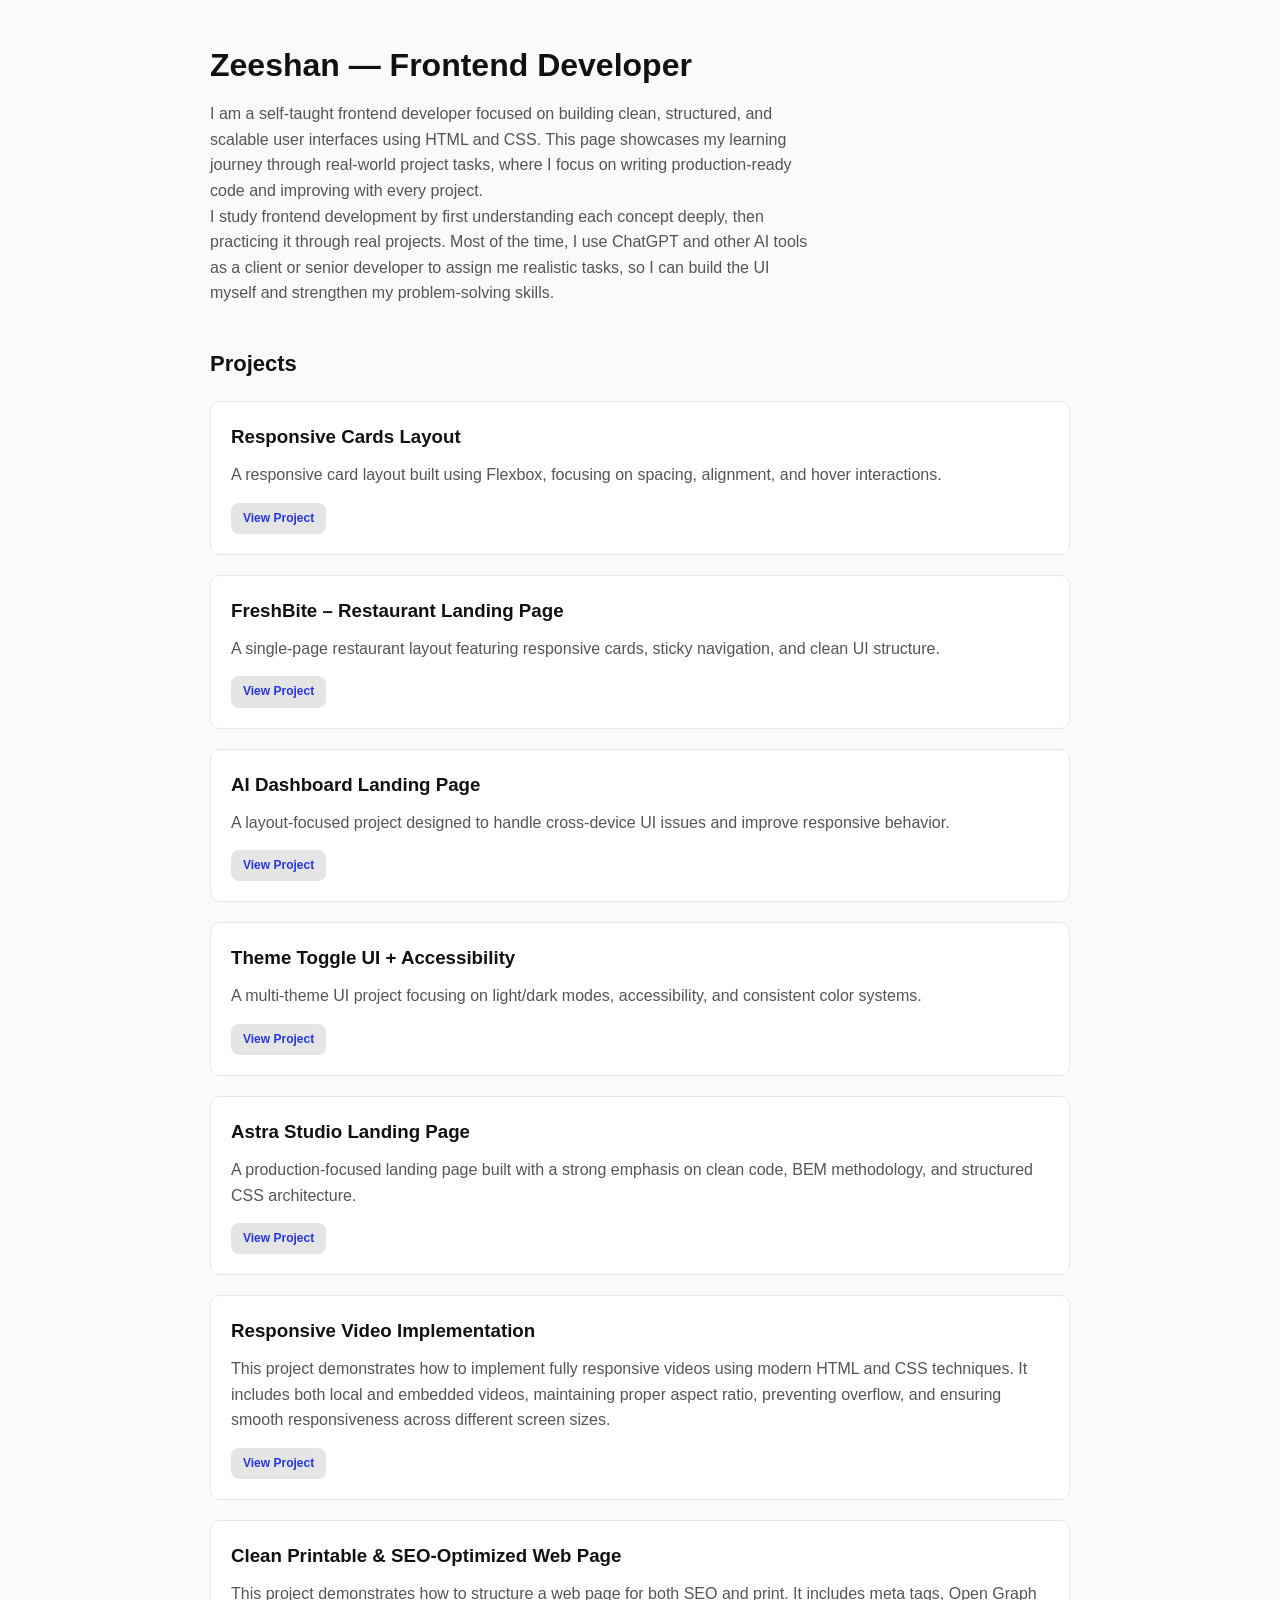
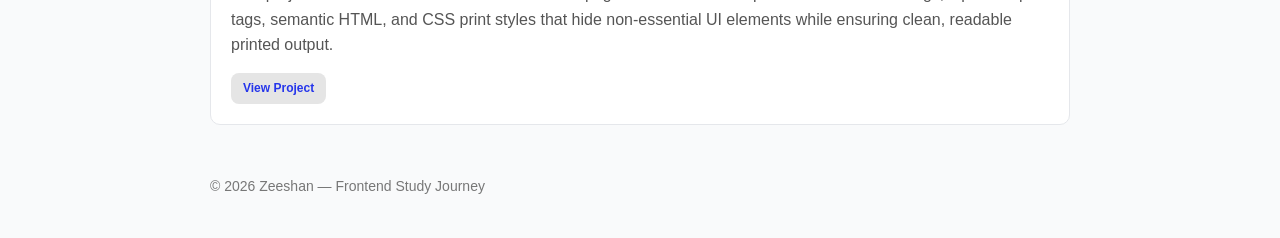
==== index.html @ 329732be "Update index.html" ====
<!DOCTYPE html>
<html lang="en">

<head>
<meta charset="UTF-8">
<meta name="viewport" content="width=device-width, initial-scale=1.0">
  
<meta name="description" content="Zeeshan's frontend study journey showcasing HTML and CSS projects, clean UI work, BEM-based structure, and production-ready frontend practice.">

<meta name="keywords" content="Zeeshan, frontend developer, HTML CSS projects, BEM, portfolio, study journey, web development, responsive design">

<meta name="author" content="Zeeshan">

<meta name="robots" content="index, follow">


<meta property="og:title" content="Zeeshan | Frontend Portfolio">
<meta property="og:description" content="A frontend study journey built through real project tasks, clean structure, and production-ready HTML/CSS practice.">
<meta property="og:type" content="website">

<meta name="twitter:card" content="summary_large_image">
<meta name="twitter:title" content="Zeeshan | Frontend Portfolio">
<meta name="twitter:description" content="Frontend study journey with clean HTML/CSS projects and real-world development practice.">
<title>Zeeshan | Frontend Portfolio</title>

<style>

/* RESET */
* {
  margin: 0;
  padding: 0;
  box-sizing: border-box;
}

/* BODY */
body {
  font-family: Arial, Helvetica, sans-serif;
  background: #f9fafb;
  color: #111;
  line-height: 1.6;
}

/* CONTAINER */
.container {
  max-width: 900px;
  margin: auto;
  padding: 40px 20px;
}

/* HEADER */
.header {
  margin-bottom: 40px;
}

.header h1 {
  font-size: 32px;
  margin-bottom: 10px;
}

.header p {
  color: #555;
  max-width: 600px;
}

/* SECTION TITLE */
.section-title {
  font-size: 22px;
  margin-bottom: 20px;
}

/* PROJECT CARD */
.project {
  background: #fff;
  border: 1px solid #e5e7eb;
  padding: 20px;
  border-radius: 10px;
  margin-bottom: 20px;
  transition: transform 0.2s ease, box-shadow 0.2s ease;
}

.project:hover {
  transform: translateY(-4px);
  box-shadow: 0 8px 20px rgba(0,0,0,0.05);
}

.project h3 {
  margin-bottom: 10px;
}

.project p {
  color: #555;
  margin-bottom: 15px;
}

/* BUTTON SYSTEM */
.btn {
  display: inline-block;
  padding: 6px 12px;
  border-radius: 8px;
  font-size: 12px;
  font-weight: bold;
  border:none;
  text-decoration: none;
  
}

.btn--primary {
  background: #e5e5e5;
  color: #2535eb;
  transition: all 250ms ease;
}

.btn--primary:hover {
  background: #3b82f6;
  color: #ffffff;
  box-shadow: 0 5px 8px rgb(174, 174, 174);
    transform: scale(1.05);
}

/* FOOTER */
.footer {
  margin-top: 50px;
  font-size: 14px;
  color: #777;
}

</style>

</head>

<body>

<div class="container">

  <!-- HEADER -->
  <header class="header">
    <h1>Zeeshan — Frontend Developer</h1>
    <p>I am a self-taught frontend developer focused on building clean, structured,
      and scalable user interfaces using HTML and CSS. This page showcases my
      learning journey through real-world project tasks, where I focus on writing
      production-ready code and improving with every project.</p>
    
    <p>I study frontend development by first understanding each concept deeply, then practicing
      it through real projects. Most of the time, I use ChatGPT and other AI tools as a 
      client or senior developer to assign me realistic tasks, so I can build the UI myself
      and strengthen my problem-solving skills.</p>
  </header>

  <!-- PROJECTS -->
  <section>
    <h2 class="section-title">Projects</h2>

    <div class="project">
      <h3>Responsive Cards Layout</h3>
      <p>
        A responsive card layout built using Flexbox, focusing on spacing,
        alignment, and hover interactions.
      </p>
      <a href="Project-UI-Polish-Animations/index.html" class="btn btn--primary">View Project</a>
    </div>

    <div class="project">
      <h3>FreshBite – Restaurant Landing Page</h3>
      <p>
        A single-page restaurant layout featuring responsive cards, sticky navigation,
        and clean UI structure.
      </p>
      <a href="responsive-restaurant-cards/index.html" class="btn btn--primary">View Project</a>
    </div>

    <div class="project">
      <h3>AI Dashboard Landing Page</h3>
      <p>
        A layout-focused project designed to handle cross-device UI issues and improve
        responsive behavior.
      </p>
      <a href="cross-device-testing-fix-edge-case-layouts-project/index.html" target="_blank" class="btn btn--primary">View Project</a>
    </div>

    <div class="project">
      <h3>Theme Toggle UI + Accessibility</h3>
      <p>
        A multi-theme UI project focusing on light/dark modes, accessibility,
        and consistent color systems.
      </p>
      <a href="accessible-multi-theme-ui-system-light-and-dark/index.html" class="btn btn--primary">View Project</a>
    </div>

    <div class="project">
      <h3>Astra Studio Landing Page</h3>
      <p>
        A production-focused landing page built with a strong emphasis on clean code,
        BEM methodology, and structured CSS architecture.
      </p>
      <a href="astra-studio-landing-page/index.html" target="_blank" class="btn btn--primary">View Project</a>
    </div>

    <div class="project">
      <h3>Responsive Video Implementation</h3>
      <p>
        This project demonstrates how to implement fully responsive videos using modern HTML and CSS techniques. It includes both local and embedded videos, maintaining proper aspect ratio, preventing overflow, and ensuring smooth responsiveness across different screen sizes.
      </p>
      <a href="adding-responcive-video-on-web-page/index.html" target="_blank" class="btn btn--primary">View Project</a>
    </div>

    <div class="project">
  <h3>Clean Printable & SEO-Optimized Web Page</h3>
  <p>
    This project demonstrates how to structure a web page for both SEO and print. It includes meta tags, Open Graph tags, semantic HTML, and CSS print styles that hide non-essential UI elements while ensuring clean, readable printed output.
  </p>
  <a href="index.html" target="_blank" class="btn btn--primary">View Project</a>
</div>

  </section>

  <!-- FOOTER -->
  <footer class="footer">
    <p>© 2026 Zeeshan — Frontend Study Journey</p>
  </footer>

</div>

</body>
</html>
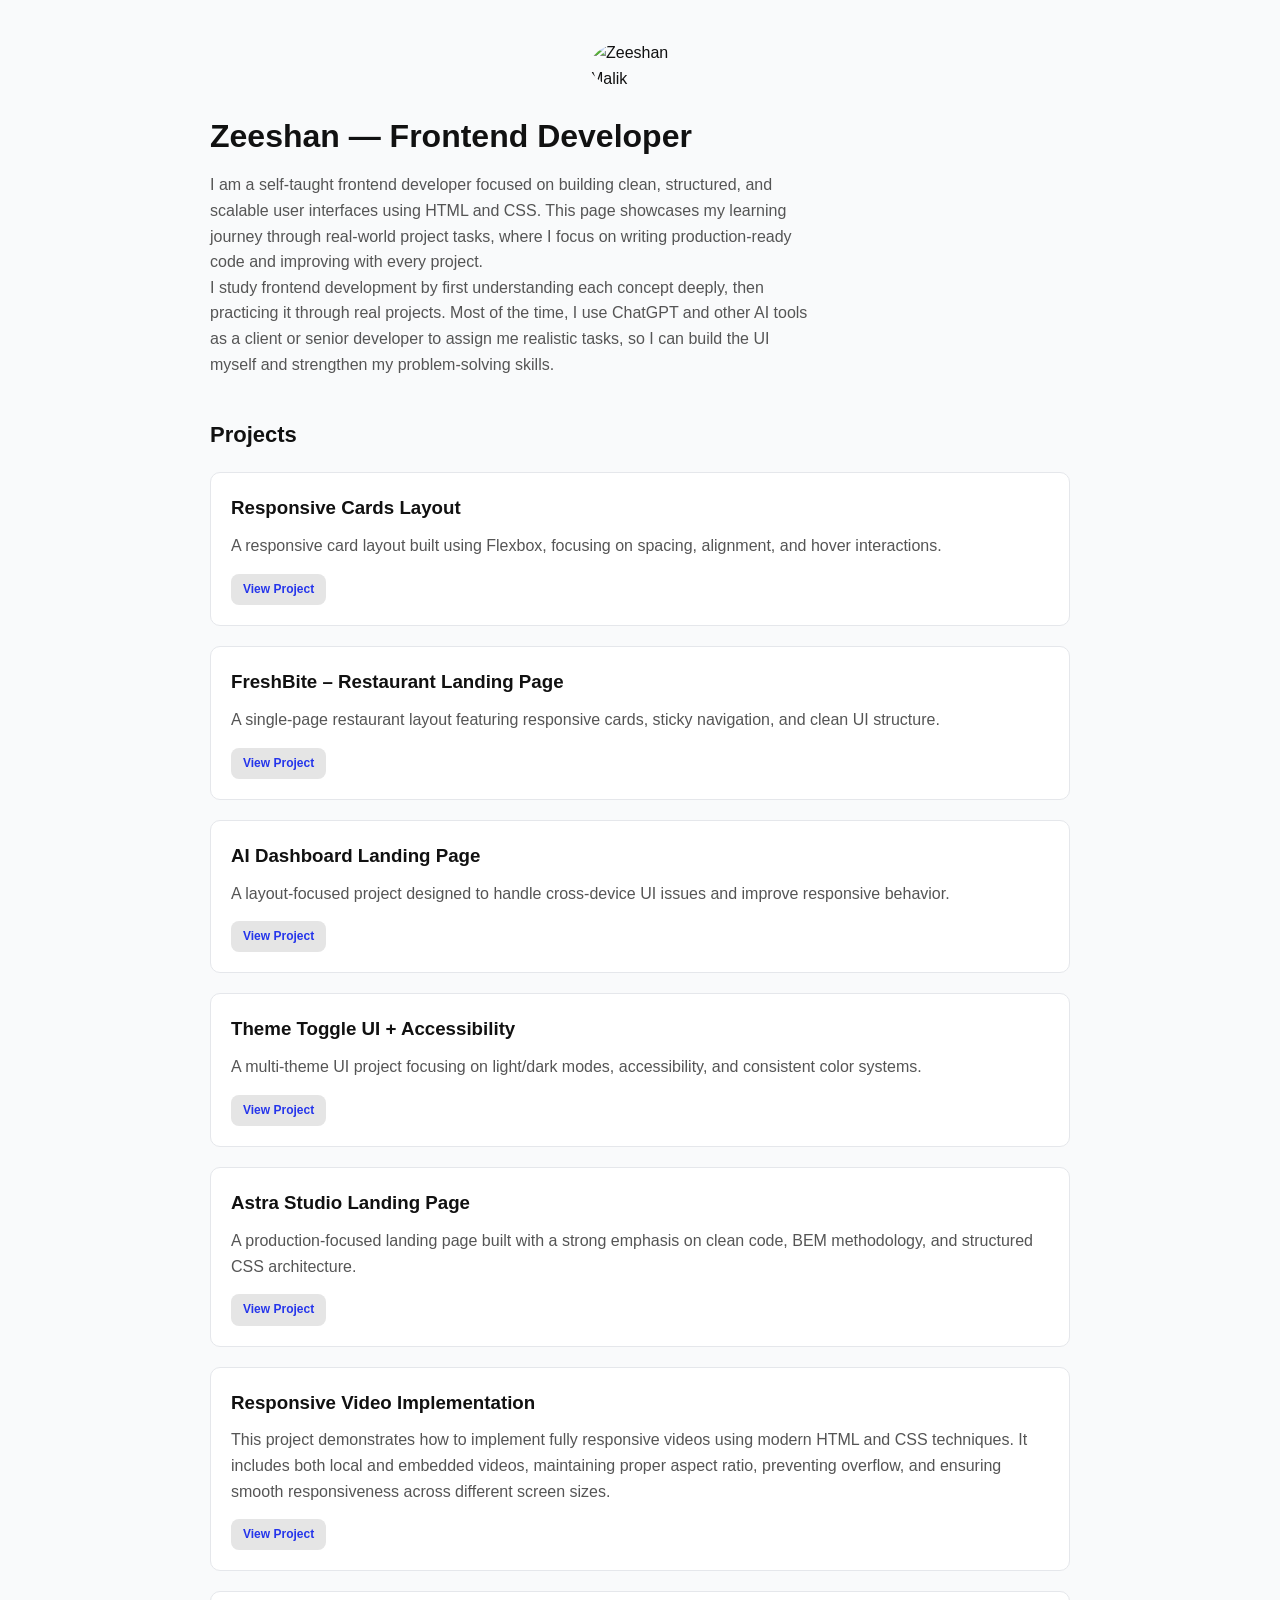
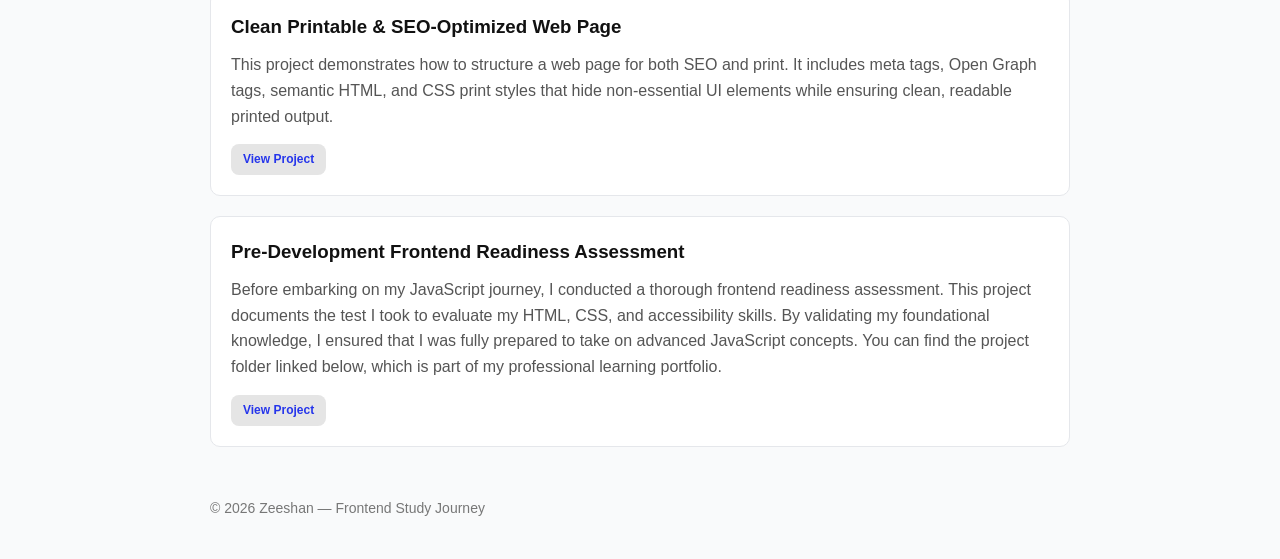
==== commit cd40ac04: "Update index.html" ====
--- a/index.html
+++ b/index.html
@@ -45,6 +45,12 @@
   max-width: 900px;
   margin: auto;
   padding: 40px 20px;
+}
+  .profile-image {
+  width: 100px; /* or any size that fits */
+  border-radius: 50%; /* makes it circular */
+  display: block;
+  margin: 0 auto 20px auto; /* center it and add spacing */
 }
 
 /* HEADER */
@@ -134,6 +140,7 @@
 
   <!-- HEADER -->
   <header class="header">
+    <img src="assets/images/zeeshan.jpg" alt="Zeeshan Malik" class="profile-image">
     <h1>Zeeshan — Frontend Developer</h1>
     <p>I am a self-taught frontend developer focused on building clean, structured,
       and scalable user interfaces using HTML and CSS. This page showcases my
@@ -208,7 +215,14 @@
   <p>
     This project demonstrates how to structure a web page for both SEO and print. It includes meta tags, Open Graph tags, semantic HTML, and CSS print styles that hide non-essential UI elements while ensuring clean, readable printed output.
   </p>
-  <a href="index.html" target="_blank" class="btn btn--primary">View Project</a>
+  <a href="adding-meta-tags-and-printed-setup-in-code/index.html" target="_blank" class="btn btn--primary">View Project</a>
+</div>
+
+     <div class="project">
+  <h3>Pre-Development Frontend Readiness Assessment</h3>
+  <p>Before embarking on my JavaScript journey, I conducted a thorough frontend readiness assessment. This project documents the test I took to evaluate my HTML, CSS, and accessibility skills. By validating my foundational knowledge,
+    I ensured that I was fully prepared to take on advanced JavaScript concepts. You can find the project folder linked below, which is part of my professional learning portfolio.</p>
+  <a href="java-script-readiness-assessment/README.md" target="_blank" class="btn btn--primary">View Project</a>
 </div>
 
   </section>
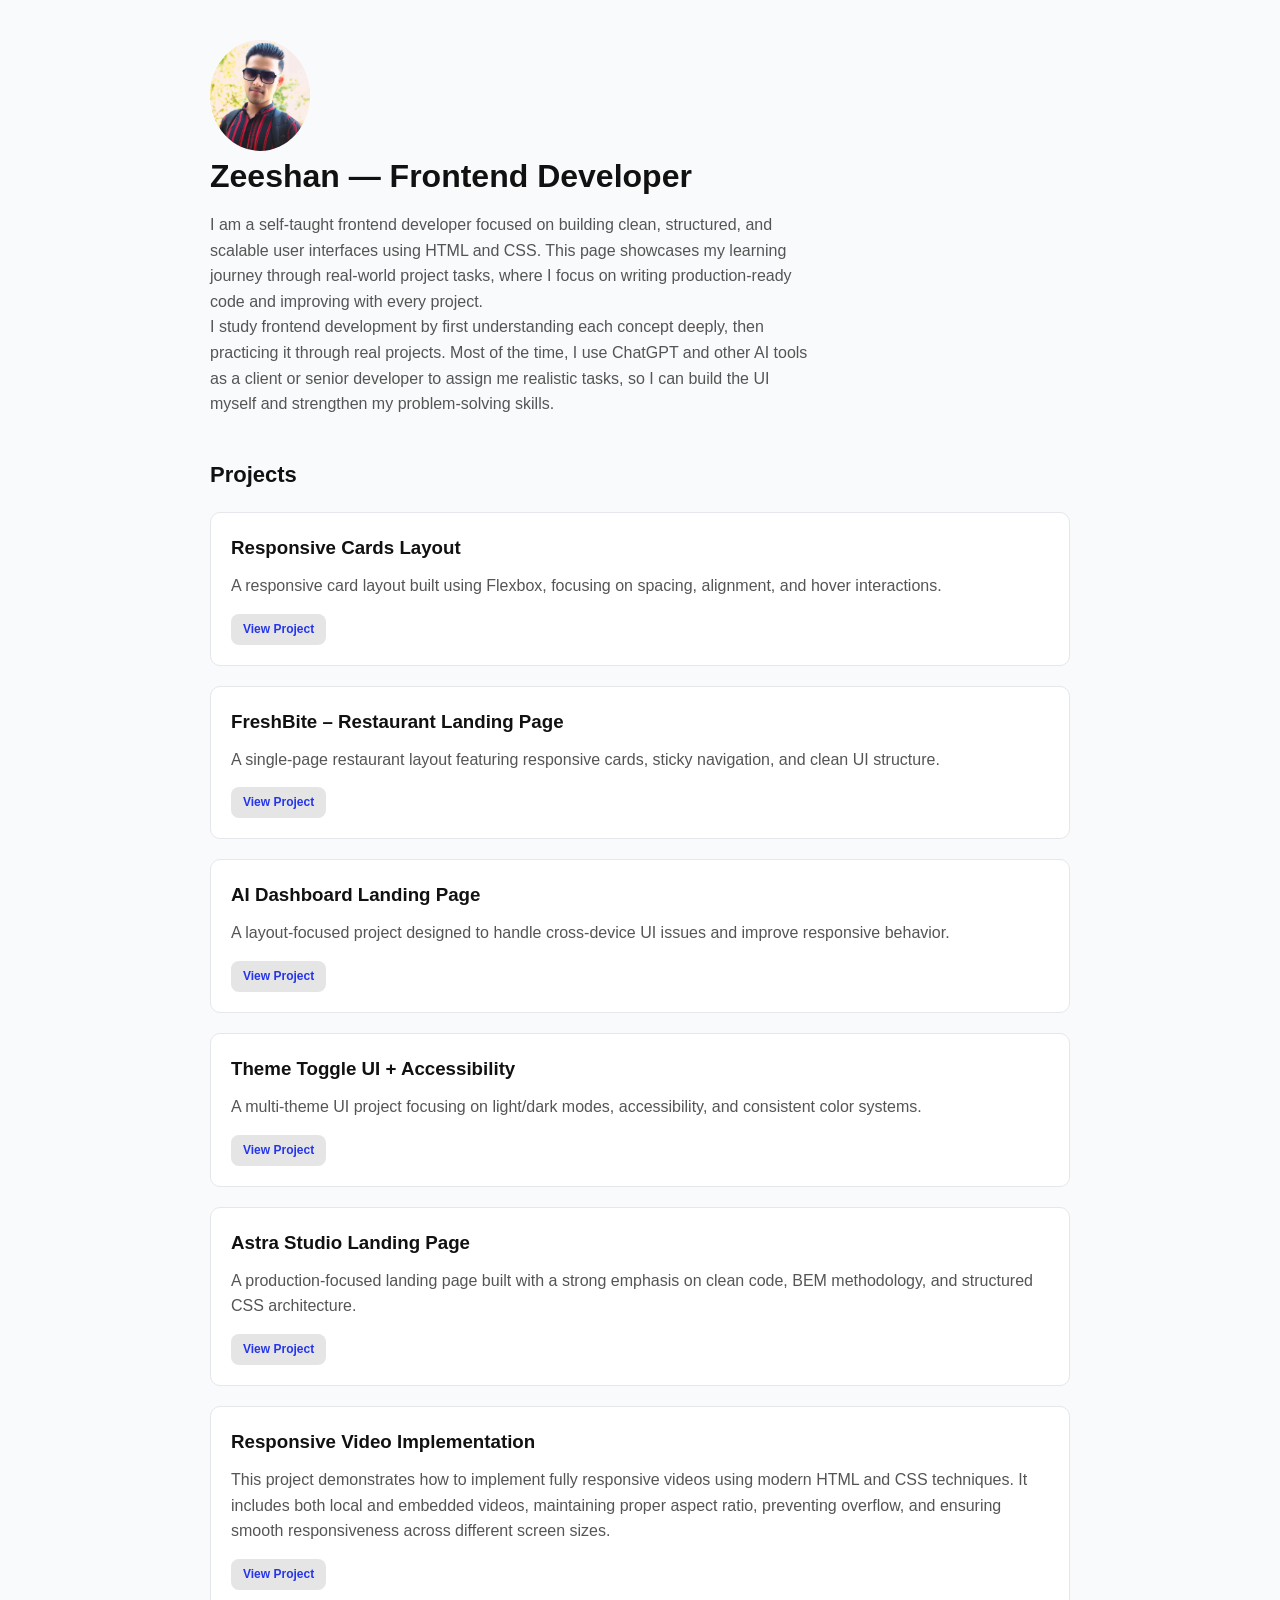
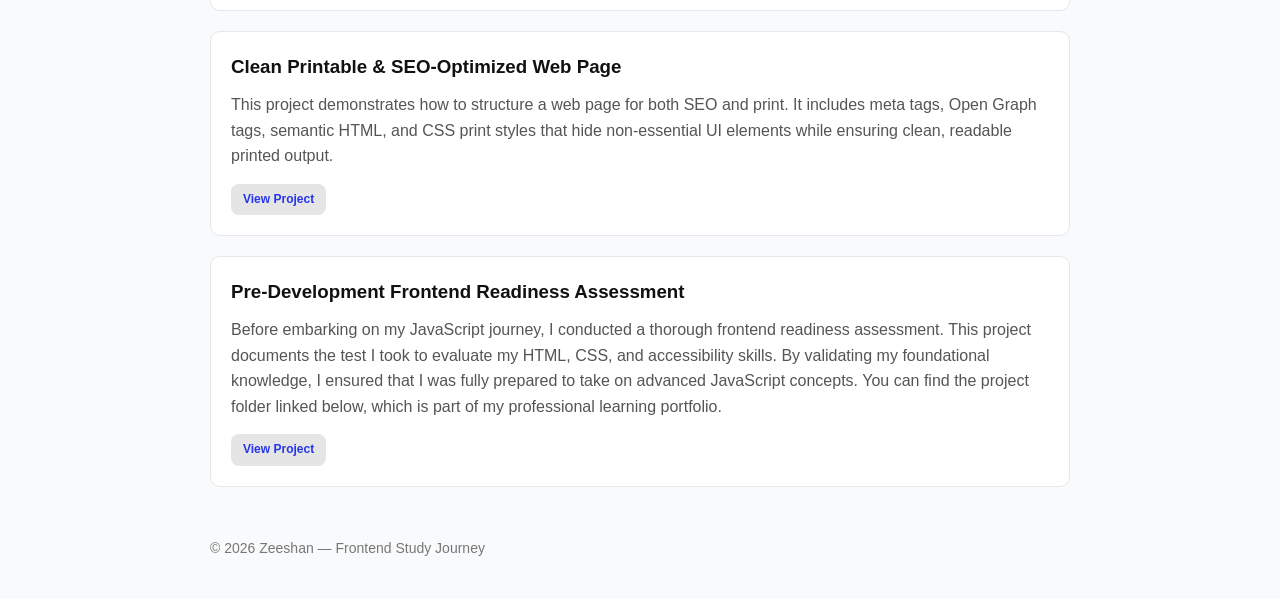
==== commit 7d0a03b8: "Update index.html" ====
--- a/index.html
+++ b/index.html
@@ -17,7 +17,7 @@
 <meta property="og:title" content="Zeeshan | Frontend Portfolio">
 <meta property="og:description" content="A frontend study journey built through real project tasks, clean structure, and production-ready HTML/CSS practice.">
 <meta property="og:type" content="website">
-
+<meta property="og:image' content="https://pixabay.com/images/download/franz26-hacker-8033977_1920.jpg">
 <meta name="twitter:card" content="summary_large_image">
 <meta name="twitter:title" content="Zeeshan | Frontend Portfolio">
 <meta name="twitter:description" content="Frontend study journey with clean HTML/CSS projects and real-world development practice.">
@@ -50,7 +50,6 @@
   width: 100px; /* or any size that fits */
   border-radius: 50%; /* makes it circular */
   display: block;
-  margin: 0 auto 20px auto; /* center it and add spacing */
 }
 
 /* HEADER */
@@ -140,7 +139,7 @@
 
   <!-- HEADER -->
   <header class="header">
-    <img src="assets/images/zeeshan.jpg" alt="Zeeshan Malik" class="profile-image">
+    <img src="logo-image-folder-for-main-index-file/images/zeeshan.jpg" alt="Zeeshan Malik" class="profile-image">
     <h1>Zeeshan — Frontend Developer</h1>
     <p>I am a self-taught frontend developer focused on building clean, structured,
       and scalable user interfaces using HTML and CSS. This page showcases my
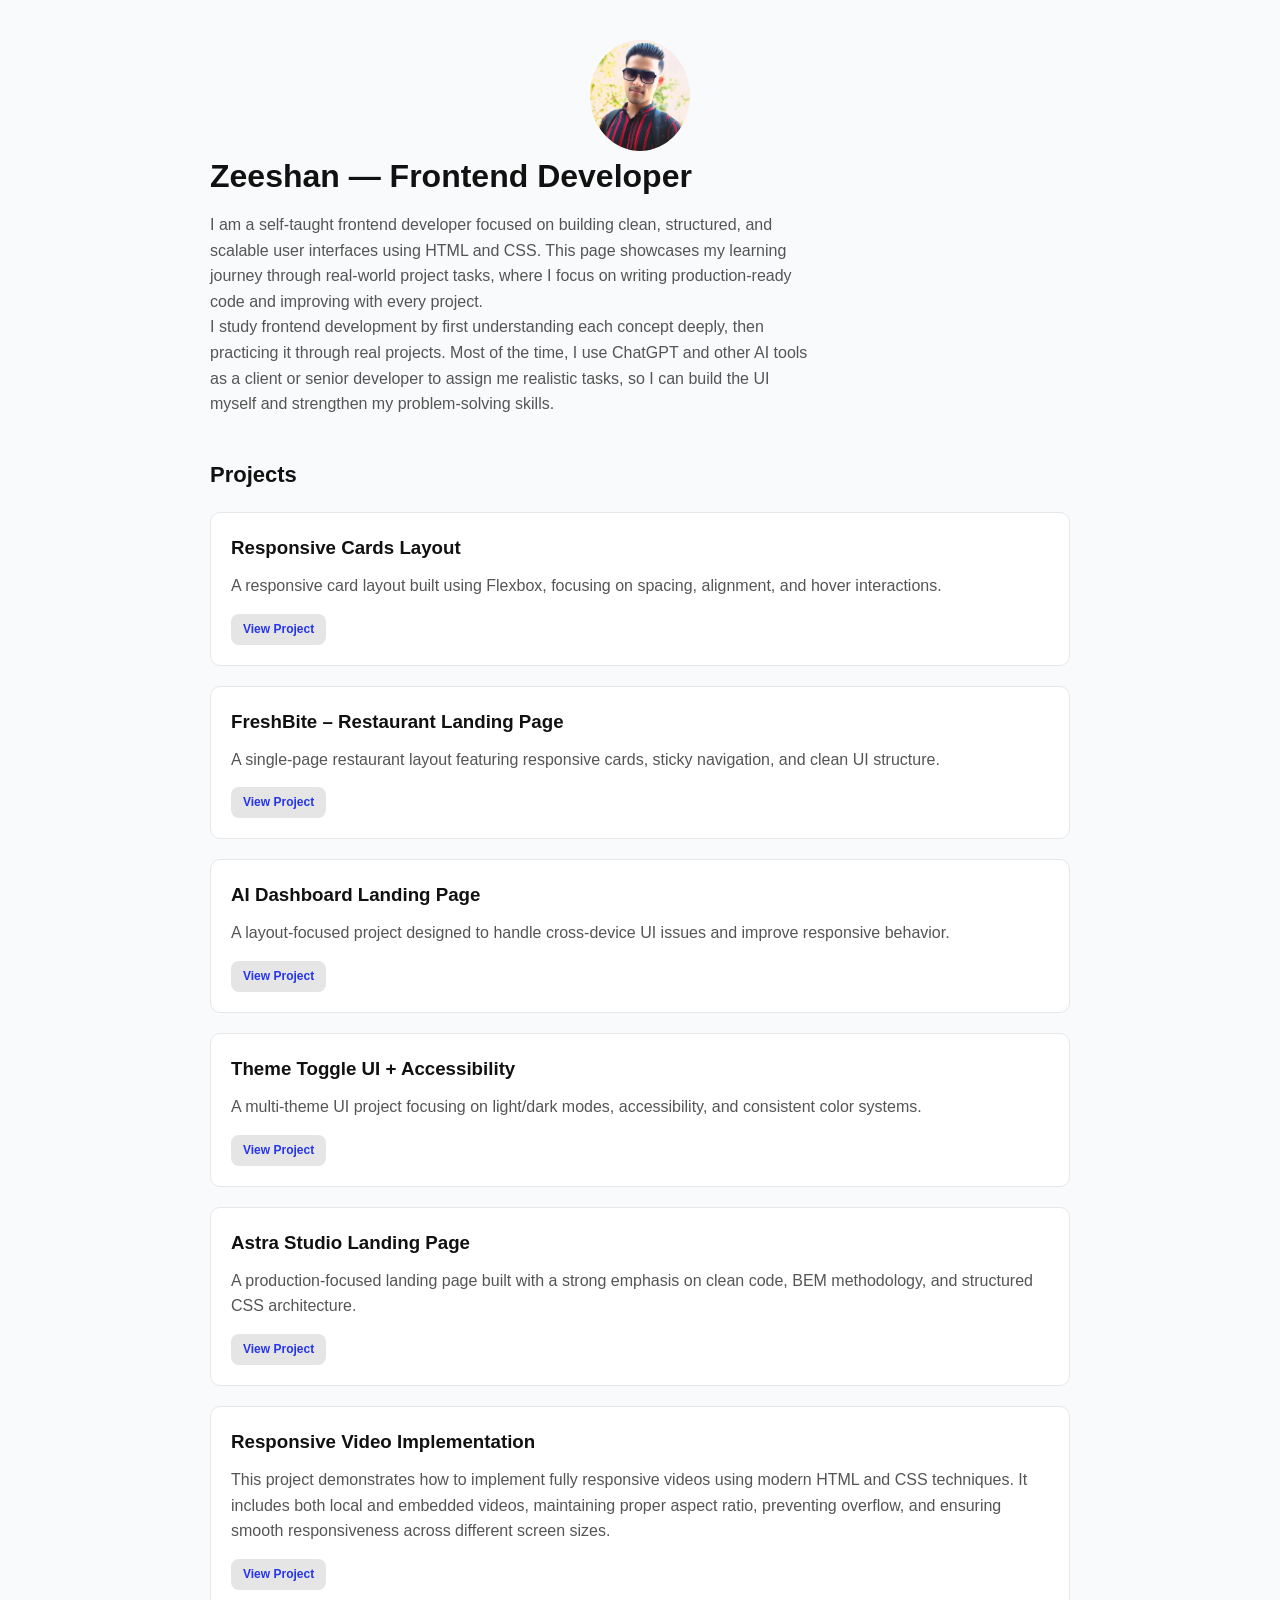
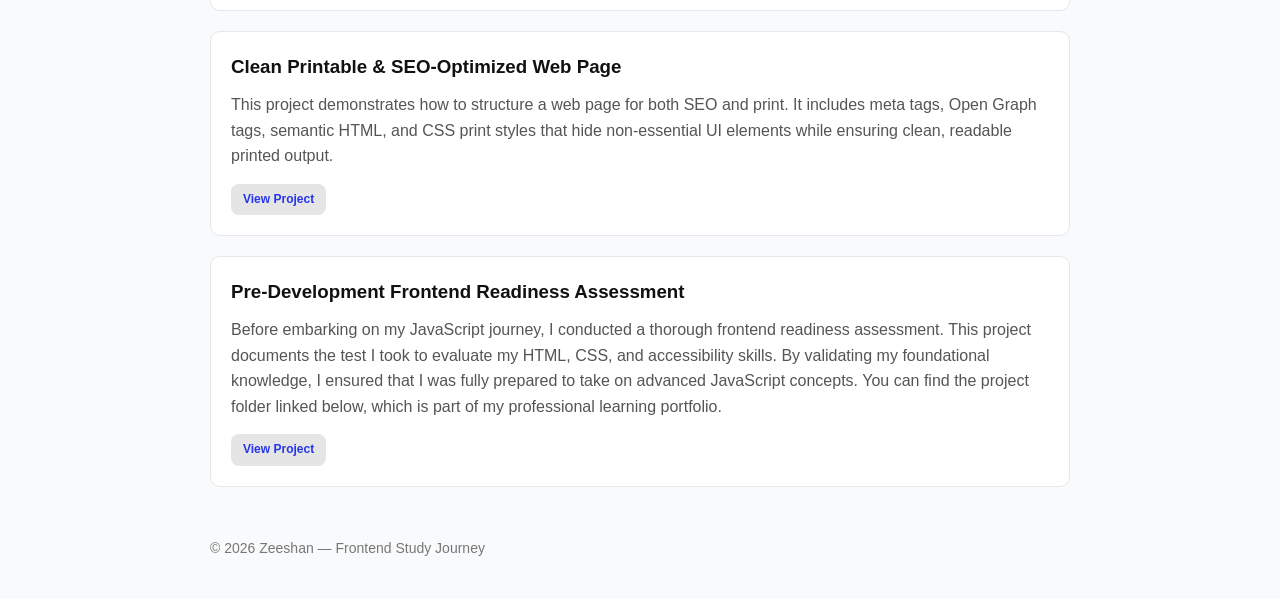
==== commit fb56a860: "Update index.html" ====
--- a/index.html
+++ b/index.html
@@ -50,6 +50,7 @@
   width: 100px; /* or any size that fits */
   border-radius: 50%; /* makes it circular */
   display: block;
+    margin: 0 auto;
 }
 
 /* HEADER */
